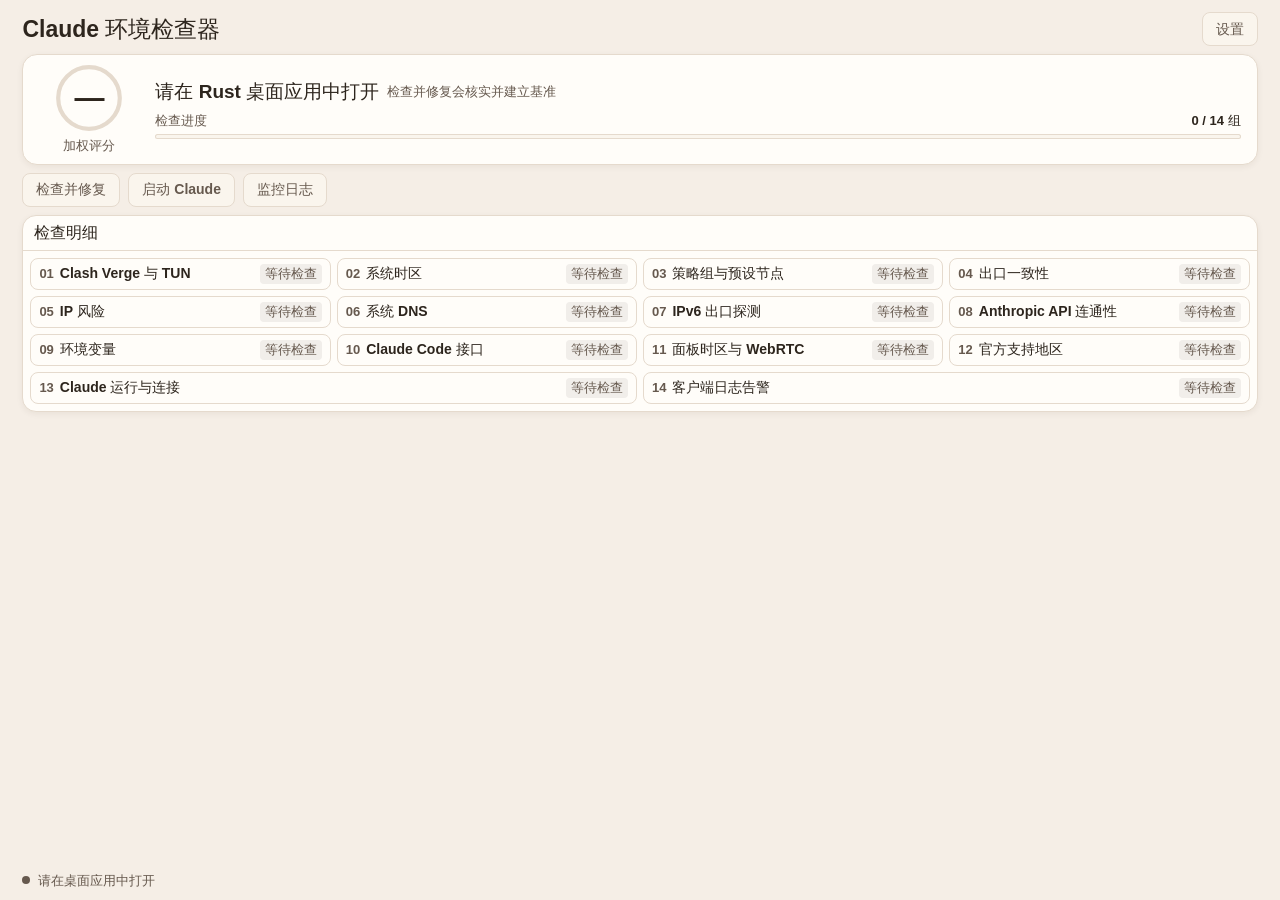
==== rust-desktop/ui/index.html @ e4e31a65 "feat(desktop): complete v0.1.23 and document bilingual licensing" ====
<!doctype html>
<html lang="zh-CN">
<head>
  <meta charset="utf-8">
  <meta name="viewport" content="width=device-width, initial-scale=1">
  <title>Claude 环境检查器</title>
  <link rel="stylesheet" href="panel.css">
  <script defer src="panel.js"></script>
</head>
<body>
  <div class="app">
    <div class="app-content" role="region" aria-label="检查面板" tabindex="0">
      <header>
        <h1>Claude 环境检查器</h1>
        <button class="btn" id="settings" aria-haspopup="dialog">设置</button>
      </header>

      <section class="hero" aria-label="检查概况">
        <div class="score-panel">
          <div class="ring" id="ring">
            <svg viewBox="0 0 100 100" aria-hidden="true">
              <circle class="track" cx="50" cy="50" r="44"></circle>
              <circle class="bar" id="bar" cx="50" cy="50" r="44" pathLength="100"></circle>
            </svg>
            <strong class="score" id="score">—</strong>
          </div>
          <span class="score-label" id="scoreLabel" title="通过和已修复的组获得其权重，参考项不计入">加权评分</span>
        </div>
        <div class="summary">
          <div class="status-heading">
            <span id="spinner" class="spinner" aria-hidden="true" hidden></span>
            <h2 class="state" id="state" role="status">准备检查</h2>
            <span class="launch-hint" id="launch-hint">检查达到 100 分后可启动</span>
          </div>
          <div class="progress-heading">
            <span id="activity">检查进度</span>
            <strong id="coverage">0 / 14 组</strong>
          </div>
          <div class="progress-track" id="progress" role="progressbar" aria-label="检查进度" aria-valuemin="0" aria-valuemax="14" aria-valuenow="0">
            <div class="progress-fill" id="progress-fill"></div>
          </div>
          <ul class="chips" id="status-counts" aria-label="检查结果统计" hidden></ul>
        </div>
      </section>

      <div class="actions" aria-label="检查操作">
        <button class="btn primary" data-action="repair">检查并修复</button>
        <button class="btn launch" data-action="launch" aria-describedby="launch-hint" disabled>启动 Claude</button>
        <button class="btn" id="monitor-history" aria-haspopup="dialog">监控日志</button>
      </div>

      <main class="results" aria-labelledby="results-title">
        <div class="results-heading">
          <h2 id="results-title">检查明细</h2>
        </div>
        <div id="groups" class="groups"></div>
      </main>
    </div>

    <footer>
      <span class="monitor-indicator" id="monitor-indicator" aria-hidden="true"></span>
      <span id="monitor-status">监控未开启</span>
      <button class="btn btn-sm" id="monitor-toggle" hidden>暂停监控</button>
      <span class="recovery-status" id="timezone-recovery" role="status" hidden></span>
      <button class="btn btn-sm" id="retry-timezone" hidden>恢复原时区</button>
      <div class="footer-version">
        <span id="app-version" aria-label="应用版本"></span>
        <button class="btn btn-sm launch" id="available-update" hidden>可更新</button>
      </div>
    </footer>

    <dialog class="history-dialog" id="history-dialog" aria-labelledby="history-title">
      <div class="history-heading">
        <h2 id="history-title">监控日志</h2>
        <span class="hint history-live">自动更新</span>
        <button class="btn btn-sm" id="export-diagnostics">导出脱敏诊断</button>
        <button class="btn btn-sm" id="close-history" autofocus>关闭</button>
      </div>
      <p class="hint" id="history-status" role="status" hidden></p>
      <p class="hint diagnostics-path" id="diagnostics-path" role="status" hidden></p>
      <ol class="history-list" id="history-list" aria-label="最近的监控事件"></ol>
    </dialog>

    <dialog id="settings-dialog">
      <form id="settings-form">
        <h2>Rust 版设置</h2>
        <label>Claude 策略组<input name="claudeGroup" required maxlength="128"></label>
        <label class="inline"><input type="checkbox" name="pinMainGroup">同时锁定另一个策略组</label>
        <label>另一个策略组<input name="mainGroup" maxlength="128"></label>
        <p class="hint">启用后，检查并修复会按同一个预设节点核对两个策略组。</p>
        <p class="hint" id="settings-lock" hidden>Claude 正在运行。退出 Claude 后可修改策略组或环境基准。</p>
        <p class="hint" id="data-directory"></p>
        <p class="hint" id="log-path"></p>
        <p id="settings-error" class="error" role="alert"></p>
        <div class="settings-actions">
          <button class="btn btn-sm" type="button" data-action="learn">记住当前环境</button>
          <button class="btn btn-sm" type="button" id="copy" disabled>复制检查状态</button>
          <button class="btn btn-sm" type="button" id="check-updates" aria-haspopup="dialog">检查更新</button>
        </div>
        <div class="dialog-actions">
          <button class="btn" type="button" id="cancel-settings">取消</button>
          <button class="btn primary" type="submit">保存</button>
        </div>
      </form>
    </dialog>

    <dialog id="update-dialog" aria-labelledby="update-title">
      <div class="update-content">
        <h2 id="update-title">应用更新</h2>
        <p class="hint" id="update-version" hidden></p>
        <p id="update-result" role="status"></p>
        <div class="dialog-actions">
          <button class="btn" id="close-update" autofocus>关闭</button>
          <button class="btn primary" id="update-action" hidden>下载并更新</button>
        </div>
      </div>
    </dialog>

    <dialog id="confirm-dialog">
      <form method="dialog">
        <h2 id="confirm-title"></h2>
        <p id="confirm-message"></p>
        <div class="dialog-actions">
          <button class="btn" value="cancel" autofocus>取消</button>
          <button class="btn primary" value="confirm">继续</button>
        </div>
      </form>
    </dialog>
  </div>
</body>
</html>
---- rust-desktop/ui/panel.css ----
:root {
  font-family: "Segoe UI Variable Text", "Segoe UI", "Microsoft YaHei UI", "Microsoft YaHei", sans-serif;
  font-size: 14px;
  font-weight: 400;
  line-height: 1.5;
  font-synthesis: none;
}

* { box-sizing: border-box; }
body, h1, h2, h3, p, ul { margin: 0; }
button, select, input { font: inherit; }
[hidden] { display: none !important; }

body {
  --page: #f5eee6;
  --surface: #fffdf9;
  --subtle: #faf5ed;
  --text: #2d251d;
  --muted: #66594e;
  --border: #e5dacd;
  --accent: #a03338;
  --on-accent: #fff;
  --accent-soft: #f9e9e6;
  --success: #116447;
  --warning: #864605;
  --danger: #a52938;
  --unknown: #59458f;
  --shadow: 0 2px 6px rgb(55 36 24 / 6%);
  color: var(--text);
  background: var(--page);
}

.app {
  --page-gutter: clamp(14px, 1.75vw, 24px);
  --top-padding: 12px;
  --bottom-padding: 10px;
  --section-gap: 8px;
  width: min(100%, 1480px);
  height: 100vh;
  margin-inline: auto;
  display: grid;
  grid-template-rows: minmax(0, 1fr) auto;
}

.app-content {
  padding: var(--top-padding) var(--page-gutter) var(--section-gap);
  overflow: auto;
  scrollbar-width: none;
  display: flex;
  flex-direction: column;
  gap: var(--section-gap);
}
.app-content::-webkit-scrollbar { display: none; }
.app-content > * { flex: none; }
.app-content:focus-visible { outline: 2px solid var(--accent); outline-offset: -2px; }

header, .actions, .settings-actions, .results-heading, footer {
  display: flex;
  align-items: center;
}

header { justify-content: space-between; gap: 14px; }
h1 { font-size: 23px; font-weight: 700; line-height: 1.24; }
.settings-actions { gap: 8px; flex-wrap: wrap; }

.hero {
  display: grid;
  grid-template-columns: 100px minmax(0, 1fr);
  align-items: center;
  gap: 16px;
  padding: 8px 16px;
  border: 1px solid var(--border);
  border-radius: 15px;
  background: var(--surface);
  box-shadow: var(--shadow);
}

.score-panel { display: grid; justify-items: center; gap: 3px; }
.ring { width: 70px; height: 70px; position: relative; display: grid; place-items: center; }
.ring svg { width: 100%; height: 100%; position: absolute; inset: 0; transform: rotate(-90deg); }
.ring circle { fill: none; stroke-width: 6; }
.ring .track { stroke: var(--border); }
.ring .bar {
  stroke: var(--accent);
  stroke-linecap: round;
  stroke-dasharray: 100;
  stroke-dashoffset: 100;
  transition: stroke-dashoffset 260ms ease-out, stroke 180ms ease;
}
.ring.blocked .bar { stroke: var(--danger); }
.ring.ready .bar { stroke: var(--success); }
.score { position: relative; font-size: 30px; font-weight: 700; line-height: 1; font-variant-numeric: tabular-nums; }
.score-label { color: var(--muted); font-size: 13px; }

.status-heading { display: flex; flex-wrap: wrap; align-items: center; gap: 4px 8px; margin-bottom: 6px; }
.state { font-size: 19px; font-weight: 700; line-height: 1.35; overflow-wrap: anywhere; }
.progress-heading { display: flex; gap: 12px; justify-content: space-between; color: var(--muted); font-size: 13px; }
#activity { overflow-wrap: anywhere; }
#coverage { flex: none; color: var(--text); font-variant-numeric: tabular-nums; font-weight: 650; }
.progress-track {
  height: 5px;
  position: relative;
  margin-top: 4px;
  overflow: hidden;
  background: var(--subtle);
  border-radius: 4px;
  box-shadow: inset 0 0 0 1px var(--border);
}

.progress-fill {
  width: 0;
  height: 100%;
  position: relative;
  z-index: 1;
  border-radius: inherit;
  background: var(--accent);
  transition: width 250ms ease-out;
}

.progress-track.running::before {
  content: "";
  position: absolute;
  inset: 0 auto 0 0;
  width: 25%;
  background: color-mix(in srgb, var(--accent) 34%, var(--surface));
  animation: sweep 1.35s ease-in-out infinite;
}

@keyframes sweep { from { transform: translateX(-100%); } to { transform: translateX(400%); } }

.spinner {
  width: 17px;
  height: 17px;
  flex: none;
  border: 2px solid var(--border);
  border-top-color: var(--accent);
  border-radius: 50%;
  animation: spin 800ms linear infinite;
}

@keyframes spin { to { transform: rotate(360deg); } }

.chips { display: flex; flex-wrap: wrap; gap: 4px 7px; list-style: none; padding: 0; margin-top: 6px; }
.chip { font-variant-numeric: tabular-nums; }

.actions { flex-wrap: wrap; gap: 8px; }
.launch-hint { font-size: 13px; color: var(--muted); }
.launch-hint:empty { display: none; }
.launch-hint.locked {
  padding: 1px 6px;
  border-radius: 4px;
  color: var(--unknown);
  background: color-mix(in srgb, var(--unknown) 9%, var(--surface));
}
.btn {
  min-height: 38px;
  border: 1px solid var(--border);
  border-radius: 8px;
  padding: 7px 13px;
  color: var(--text);
  background: var(--surface);
  font-size: 14px;
  font-weight: 600;
  white-space: nowrap;
  cursor: pointer;
}

.btn:hover:not(:disabled) { border-color: var(--accent); background: var(--accent-soft); }
.btn.primary { border-color: var(--accent); color: var(--on-accent); background: var(--accent); }
.btn.primary:hover:not(:disabled) { background: color-mix(in srgb, var(--accent) 87%, var(--on-accent)); }
.btn.launch:not(:disabled) { border-color: var(--accent); color: var(--accent); }
.btn:disabled { background: var(--subtle); color: var(--muted); border-color: var(--border); cursor: default; }
.btn-sm { min-height: 31px; padding: 4px 10px; font-size: 13px; }
header .btn, .actions .btn { min-height: 34px; padding-block: 4px; }
.btn:focus-visible, input:focus-visible { outline: 2px solid var(--accent); outline-offset: 2px; }

.results {
  border: 1px solid var(--border);
  border-radius: 14px;
  background: var(--surface);
  box-shadow: var(--shadow);
}

.results-heading { justify-content: space-between; gap: 10px; padding: 5px 11px; border-bottom: 1px solid var(--border); }
.results-heading h2 { font-size: 16px; font-weight: 700; }
.groups {
  padding: 7px;
  display: grid;
  grid-template-columns: repeat(3, minmax(0, 1fr));
  align-items: stretch;
  gap: 6px;
}

.card {
  min-width: 0;
  padding: 5px 8px;
  border: 1px solid var(--border);
  border-radius: 8px;
  background: var(--surface);
  --result: var(--muted);
}
[data-level="pass"] { --result: var(--success); }
[data-level="failed"] { --result: var(--danger); }
[data-level="warning"] { --result: var(--warning); }
[data-level="fixed"] { --result: var(--accent); }
[data-level="unknown"],
[data-level="pending_launch"],
[data-level="pending_connection"] { --result: var(--unknown); }
.card.arrived { animation: arrival 520ms ease-out both; }

@keyframes arrival {
  from { background-color: color-mix(in srgb, var(--result) 13%, var(--surface)); border-color: var(--result); }
  to { background-color: var(--surface); border-color: var(--border); }
}

.card h3 { display: flex; align-items: baseline; gap: 6px; font-size: 14px; line-height: 1.35; font-weight: 650; overflow-wrap: anywhere; }
.idx { color: var(--muted); font-size: 13px; font-variant-numeric: tabular-nums; flex: none; }
.cst, .chip {
  font-size: 13px;
  line-height: 1.4;
  font-weight: 650;
  padding: 1px 5px;
  border-radius: 4px;
  white-space: nowrap;
  color: var(--result, var(--muted));
  background: color-mix(in srgb, var(--result, var(--muted)) 9%, var(--surface));
}
.cst { margin-left: auto; flex: none; }

.card .txt { font-size: 14px; line-height: 1.36; white-space: pre-line; overflow-wrap: anywhere; margin-top: 2px; }
.card .meta { font-size: 13px; line-height: 1.33; color: var(--muted); margin-top: 1px; overflow-wrap: anywhere; }
.txt:empty, .meta:empty { display: none; }

footer {
  gap: 8px;
  flex-wrap: wrap;
  padding: 0 var(--page-gutter) var(--bottom-padding);
  font-size: 13px;
  color: var(--muted);
  min-height: 27px;
}
.footer-version { display: flex; align-items: center; gap: 8px; margin-inline-start: auto; white-space: nowrap; }
.monitor-indicator { width: 8px; height: 8px; border-radius: 50%; background: var(--muted); flex: none; }
.monitor-indicator.active { background: var(--success); }
.recovery-status { padding-inline-start: 8px; border-inline-start: 1px solid var(--border); }
.recovery-status.has-error { color: var(--danger); }
dialog {
  border: 1px solid var(--border);
  border-radius: 14px;
  background: var(--surface);
  color: var(--text);
  width: min(450px, calc(100% - 32px));
  padding: 22px;
}
dialog::backdrop { background: rgb(12 20 36 / 46%); }
dialog form { display: grid; gap: 12px; }
.update-content { display: grid; gap: 12px; }
dialog h2 { font-size: 19px; }
dialog label { display: grid; gap: 4px; }
dialog .inline { display: flex; align-items: center; gap: 8px; }
dialog .hint, dialog .error { font-size: 13px; overflow-wrap: anywhere; }
dialog .hint { color: var(--muted); }
dialog .error { color: var(--danger); }
dialog .error:empty { display: none; }
dialog input:not([type="checkbox"]) { border: 1px solid var(--border); border-radius: 7px; background: var(--subtle); color: var(--text); padding: 8px; width: 100%; }
.dialog-actions { display: flex; gap: 8px; justify-content: end; }

.history-dialog {
  width: min(660px, calc(100% - 32px));
  max-height: calc(100vh - 36px);
  padding: 16px;
}
.history-dialog[open] { display: flex; flex-direction: column; gap: 10px; }
.history-heading { display: flex; align-items: center; justify-content: space-between; gap: 8px; }
.history-live { margin-right: auto; }
.history-list { list-style: none; padding: 0; overflow: auto; min-height: 0; }
.history-list:empty { display: none; }
.history-entry { padding: 9px 8px; border-top: 1px solid var(--border); }
.history-row { display: flex; flex-wrap: wrap; align-items: baseline; gap: 3px 12px; }
.history-event { font-weight: 650; }
.history-time { margin-left: auto; }
.history-score, .history-time, .history-detail {
  font-size: 13px;
  color: var(--muted);
  font-variant-numeric: tabular-nums;
}
.history-detail { margin-top: 2px; }
.diagnostics-path { overflow-wrap: anywhere; user-select: text; }

@media (min-width: 1000px) {
  .groups { grid-template-columns: repeat(4, minmax(0, 1fr)); }
  .groups > .card:nth-last-child(2):nth-child(4n + 1),
  .groups > .card:last-child:nth-child(4n + 2) {
    grid-column: span 2;
  }
}
@media (min-width: 1000px) and (max-height: 760px) {
  .app { --top-padding: 8px; --bottom-padding: 8px; --section-gap: 6px; }
  .hero { padding-block: 6px; }
  .ring { width: 64px; height: 64px; }
}
@media (max-width: 860px) {
  .groups { grid-template-columns: repeat(2, minmax(0, 1fr)); }
}
@media (max-width: 640px) {
  .app { --top-padding: 10px; --page-gutter: 12px; }
  .hero { grid-template-columns: 78px minmax(0, 1fr); padding-inline: 10px; gap: 10px; }
  .ring { width: 64px; height: 64px; }
  h1 { font-size: 20px; }
}
@media (max-width: 520px) {
  header { flex-wrap: wrap; }
  .groups { grid-template-columns: minmax(0, 1fr); }
}
@media (prefers-reduced-motion: reduce) {
  .ring .bar, .progress-fill { transition: none; }
  .spinner, .progress-track.running::before, .card.arrived { animation: none; }
}
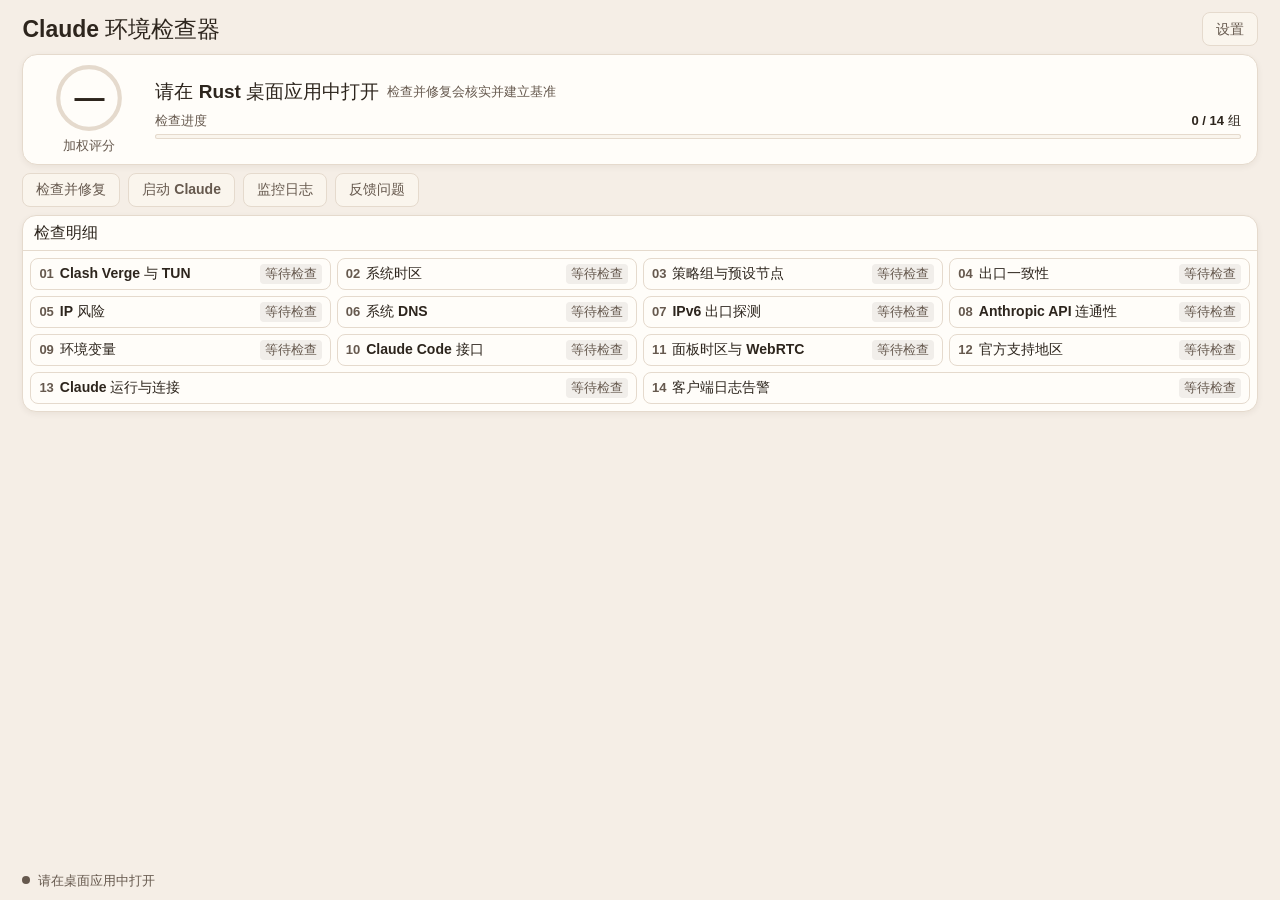
==== commit ca5cb800: "feat(desktop): add repair guidance and feedback diagnostics" ====
--- a/rust-desktop/ui/index.html
+++ b/rust-desktop/ui/index.html
@@ -31,6 +31,7 @@
             <span id="spinner" class="spinner" aria-hidden="true" hidden></span>
             <h2 class="state" id="state" role="status">准备检查</h2>
             <span class="launch-hint" id="launch-hint">检查达到 100 分后可启动</span>
+            <a id="launch-blocker" class="launch-hint blocker-link" href="#groups" hidden></a>
           </div>
           <div class="progress-heading">
             <span id="activity">检查进度</span>
@@ -45,8 +46,9 @@
 
       <div class="actions" aria-label="检查操作">
         <button class="btn primary" data-action="repair">检查并修复</button>
-        <button class="btn launch" data-action="launch" aria-describedby="launch-hint" disabled>启动 Claude</button>
+        <button class="btn launch" data-action="launch" aria-describedby="launch-hint launch-blocker" disabled>启动 Claude</button>
         <button class="btn" id="monitor-history" aria-haspopup="dialog">监控日志</button>
+        <button class="btn" id="feedback" aria-haspopup="dialog">反馈问题</button>
       </div>
 
       <main class="results" aria-labelledby="results-title">
@@ -88,6 +90,8 @@
         <label class="inline"><input type="checkbox" name="pinMainGroup">同时锁定另一个策略组</label>
         <label>另一个策略组<input name="mainGroup" maxlength="128"></label>
         <p class="hint">启用后，检查并修复会按同一个预设节点核对两个策略组。</p>
+        <label class="inline"><input type="checkbox" name="autoRepair">打开应用时自动修复</label>
+        <p class="hint">启用后，Claude 未运行时可自动调整 TUN、节点和时区。</p>
         <p class="hint" id="settings-lock" hidden>Claude 正在运行。退出 Claude 后可修改策略组或环境基准。</p>
         <p class="hint" id="data-directory"></p>
         <p class="hint" id="log-path"></p>
@@ -116,6 +120,45 @@
       </div>
     </dialog>
 
+    <dialog id="runtime-risk-dialog" aria-labelledby="runtime-risk-title">
+      <div class="update-content">
+        <h2 id="runtime-risk-title">运行环境风险发生变化</h2>
+        <p id="runtime-risk-message"></p>
+        <p class="error" id="runtime-risk-error" role="alert"></p>
+        <div class="dialog-actions">
+          <button class="btn" type="button" id="keep-claude-running" autofocus>保持运行</button>
+          <button class="btn primary" type="button" id="close-risk-claude">关闭 Claude</button>
+        </div>
+      </div>
+    </dialog>
+
+    <dialog id="repair-guide-dialog" aria-labelledby="repair-guide-title">
+      <div class="update-content">
+        <h2 id="repair-guide-title">需要手动处理</h2>
+        <p id="repair-guide-summary"></p>
+        <ol class="repair-steps" id="repair-guide-steps"></ol>
+        <p class="hint">检查器不要求特定 VPN 品牌，也不会自动更改第三方 VPN。关键是 Claude 网页和 API 使用同一个受支持地区的出口。</p>
+        <div class="dialog-actions">
+          <button class="btn" type="button" id="repair-guide-feedback">反馈问题</button>
+          <button class="btn primary" type="button" id="close-repair-guide" autofocus>知道了</button>
+        </div>
+      </div>
+    </dialog>
+
+    <dialog id="feedback-dialog" aria-labelledby="feedback-title">
+      <div class="update-content">
+        <h2 id="feedback-title">反馈问题</h2>
+        <p>可以先导出脱敏诊断，再到 GitHub 提交反馈并手动附加文件。</p>
+        <p class="hint">诊断文件不会自动上传。导出内容不包含 IP、VPN 节点名、用户名、文件路径或原始检查说明。</p>
+        <p class="hint diagnostics-path" id="feedback-result" role="status" hidden></p>
+        <div class="dialog-actions">
+          <button class="btn" type="button" id="close-feedback">取消</button>
+          <button class="btn" type="button" id="feedback-export">导出脱敏诊断</button>
+          <button class="btn primary" type="button" id="open-feedback">打开 GitHub 反馈</button>
+        </div>
+      </div>
+    </dialog>
+
     <dialog id="confirm-dialog">
       <form method="dialog">
         <h2 id="confirm-title"></h2>
--- a/rust-desktop/ui/panel.css
+++ b/rust-desktop/ui/panel.css
@@ -146,6 +146,10 @@
 .actions { flex-wrap: wrap; gap: 8px; }
 .launch-hint { font-size: 13px; color: var(--muted); }
 .launch-hint:empty { display: none; }
+.blocker-link { text-underline-offset: 3px; }
+.card:focus-visible { outline: 2px solid var(--accent); outline-offset: -2px; }
+#confirm-message { white-space: pre-line; overflow-wrap: anywhere; max-height: 50vh; overflow: auto; }
+.repair-steps { display: grid; gap: 8px; padding-inline-start: 22px; line-height: 1.5; }
 .launch-hint.locked {
   padding: 1px 6px;
   border-radius: 4px;
@@ -192,6 +196,8 @@
 }
 
 .card {
+  display: flex;
+  flex-direction: column;
   min-width: 0;
   padding: 5px 8px;
   border: 1px solid var(--border);
@@ -228,7 +234,7 @@
 .cst { margin-left: auto; flex: none; }
 
 .card .txt { font-size: 14px; line-height: 1.36; white-space: pre-line; overflow-wrap: anywhere; margin-top: 2px; }
-.card .meta { font-size: 13px; line-height: 1.33; color: var(--muted); margin-top: 1px; overflow-wrap: anywhere; }
+.card .meta { font-size: 13px; line-height: 1.33; color: var(--muted); margin-top: auto; padding-top: 1px; overflow-wrap: anywhere; }
 .txt:empty, .meta:empty { display: none; }
 
 footer {
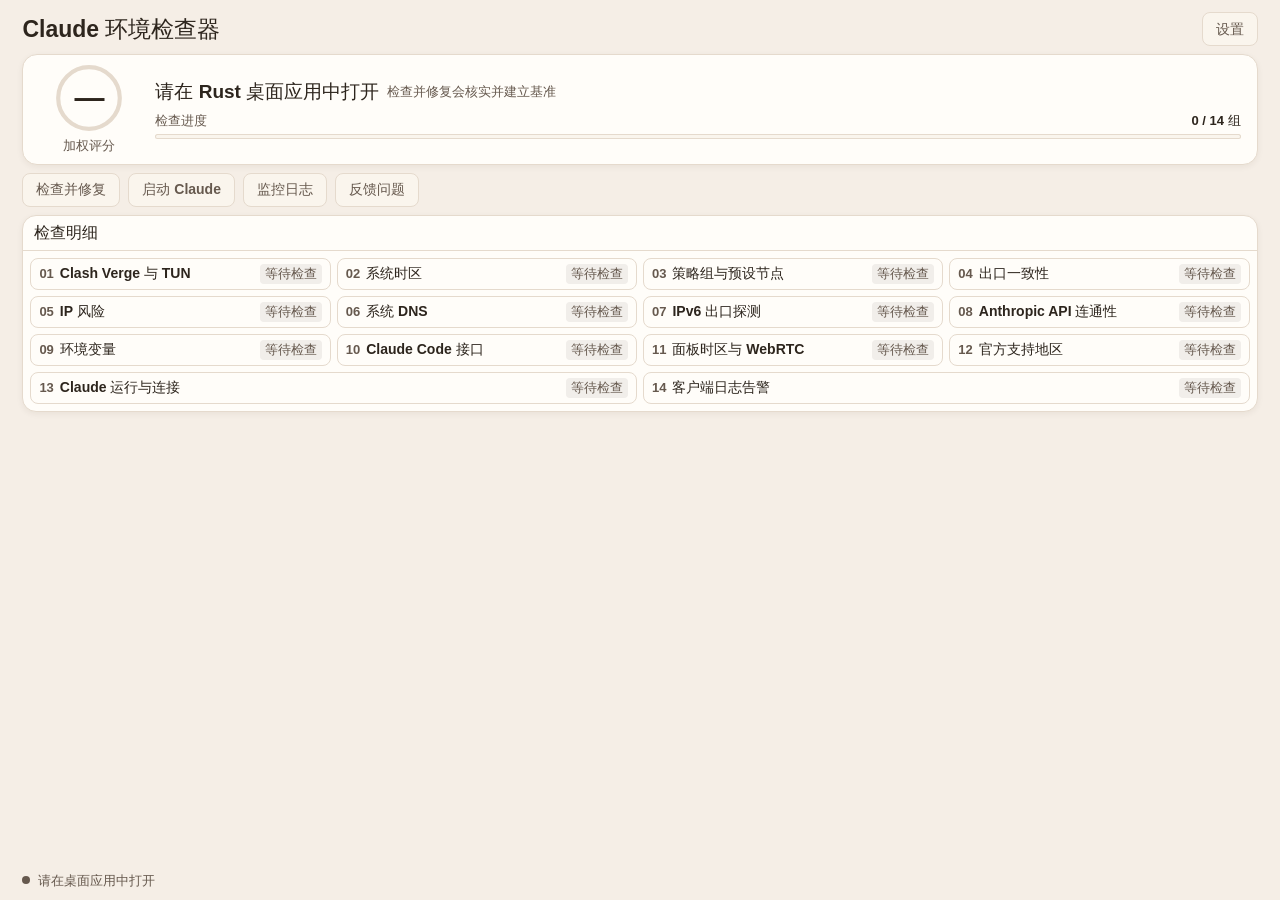
==== commit d18e3f9c: "feat(desktop): silently repair authorized controls" ====
--- a/rust-desktop/ui/index.html
+++ b/rust-desktop/ui/index.html
@@ -90,8 +90,8 @@
         <label class="inline"><input type="checkbox" name="pinMainGroup">同时锁定另一个策略组</label>
         <label>另一个策略组<input name="mainGroup" maxlength="128"></label>
         <p class="hint">启用后，检查并修复会按同一个预设节点核对两个策略组。</p>
-        <label class="inline"><input type="checkbox" name="autoRepair">打开应用时自动修复</label>
-        <p class="hint">启用后，Claude 未运行时可自动调整 TUN、节点和时区。</p>
+        <label class="inline"><input type="checkbox" name="autoRepair">允许自动修复可控项目</label>
+        <p class="hint">启用后，Claude 未运行时，启动检查、手动检查和 VPN 返回复查可静默调整已授权的 TUN、已保存节点、可信基准和时区。第三方 VPN 仍由对应客户端控制。</p>
         <p class="hint" id="settings-lock" hidden>Claude 正在运行。退出 Claude 后可修改策略组或环境基准。</p>
         <p class="hint" id="data-directory"></p>
         <p class="hint" id="log-path"></p>
